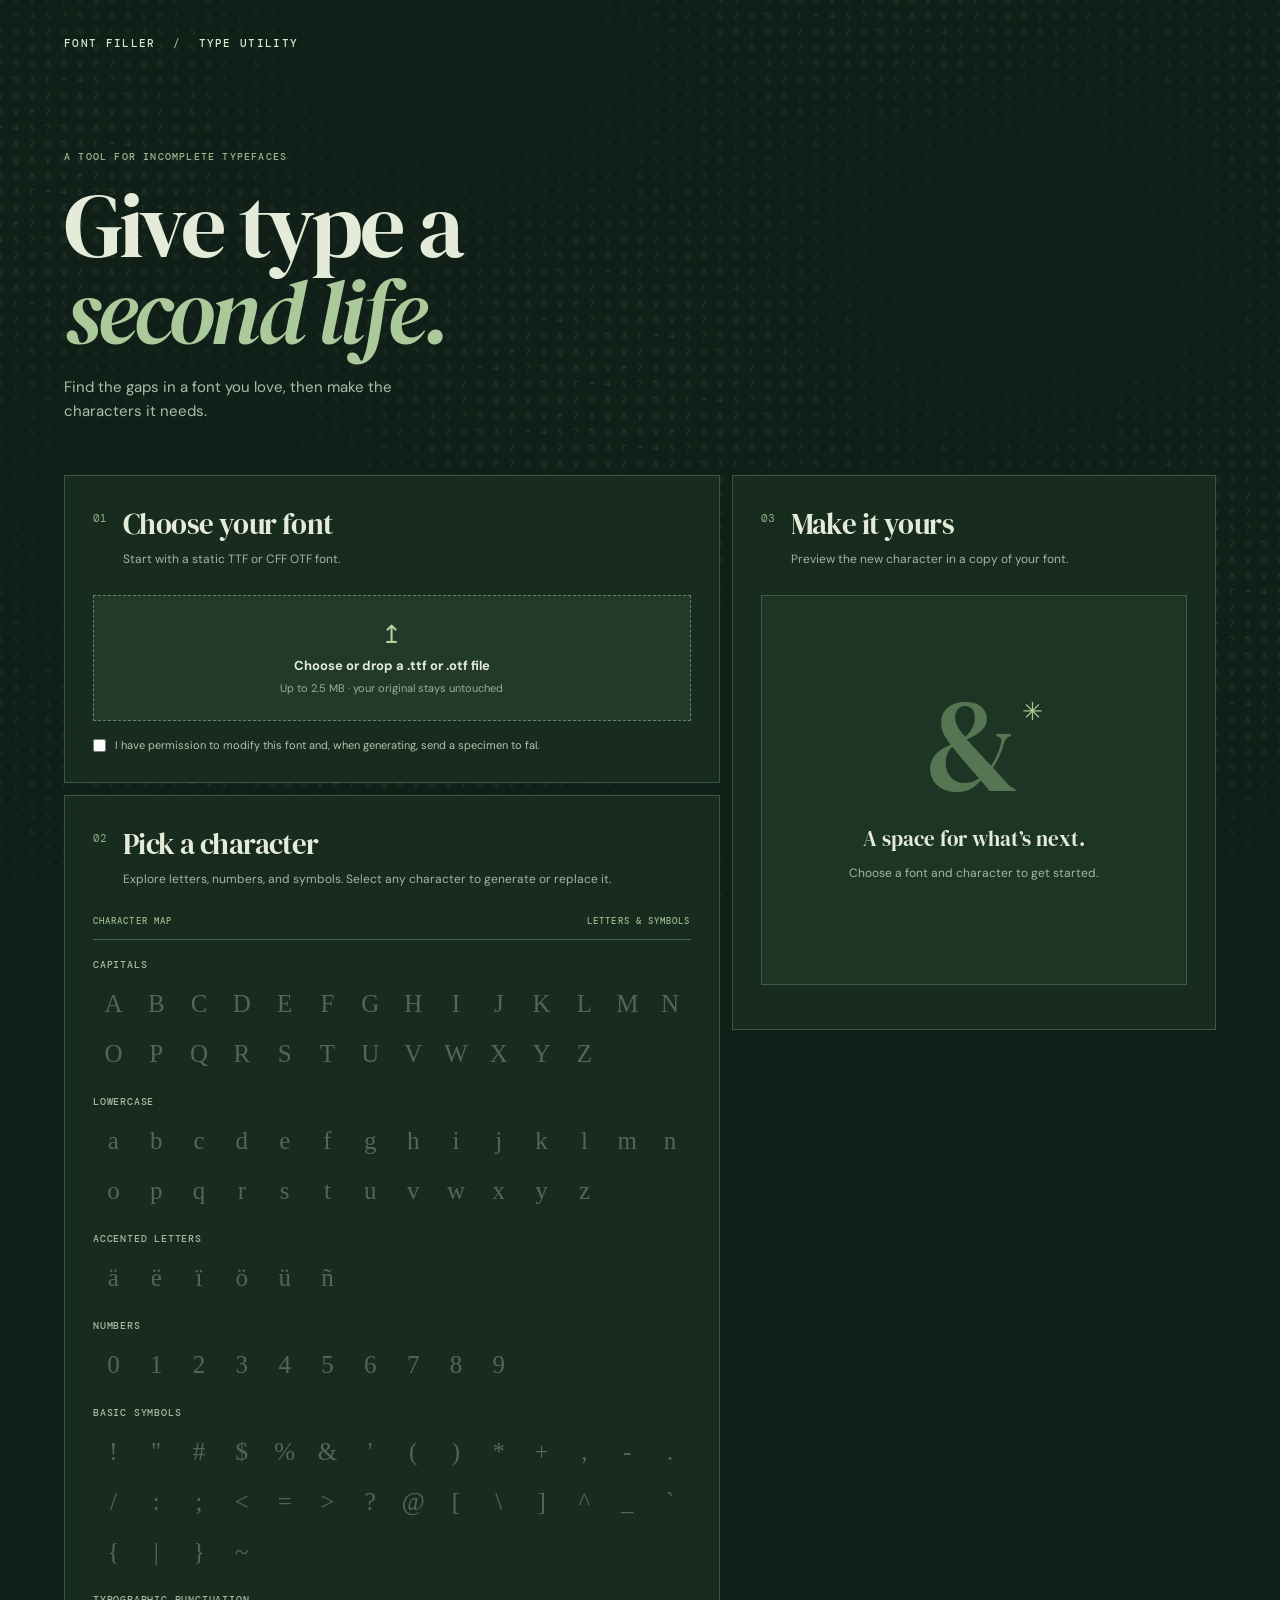
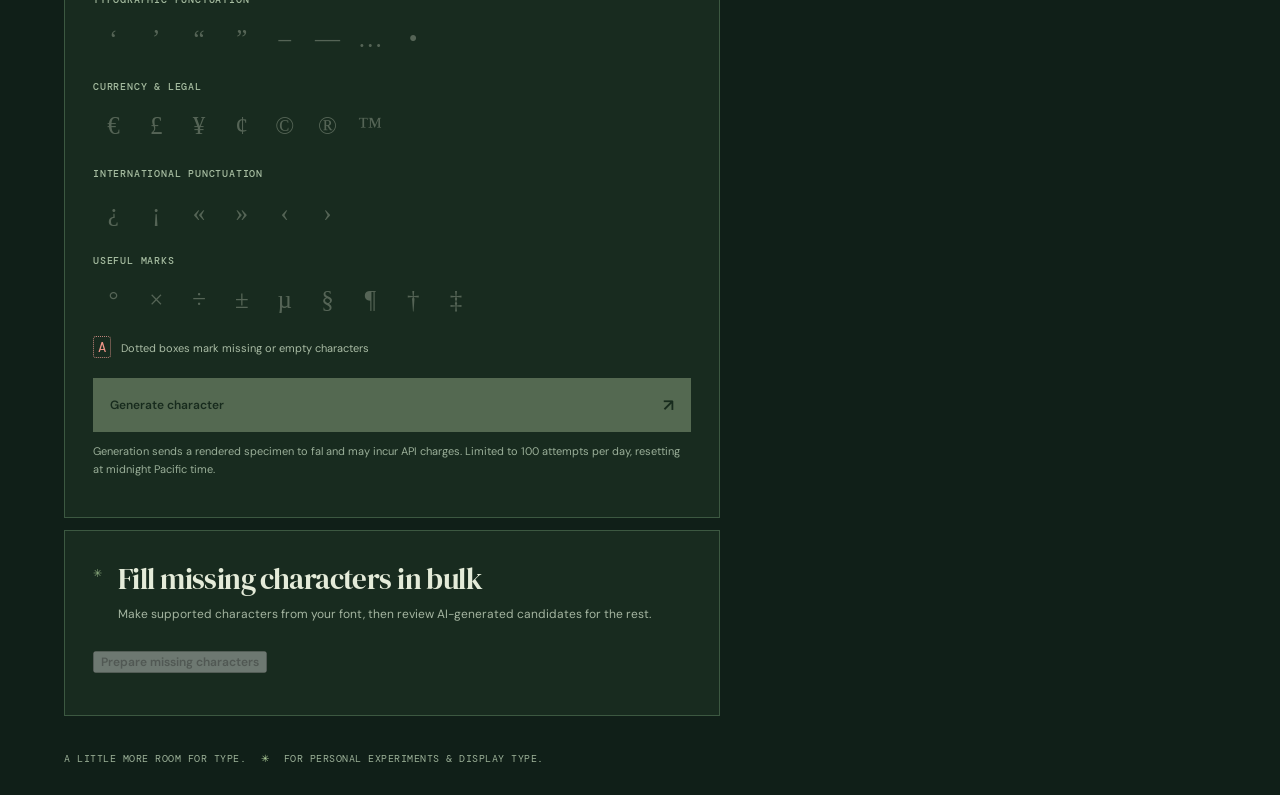
==== static/index.html @ 3ff65e48 "Initial commit" ====
<!doctype html><html lang="en"><head><meta charset="utf-8"><meta name="viewport" content="width=device-width,initial-scale=1"><title>Font Filler</title><link rel="stylesheet" href="/static/style.css"></head><body><canvas id="glyph-field" class="glyph-field" aria-hidden="true"></canvas><main><header><div class="brand">FONT FILLER<span> / </span> TYPE UTILITY</div><div class="eyebrow">A TOOL FOR INCOMPLETE TYPEFACES</div><h1>Give type a<br><em>second life.</em></h1><p>Find the gaps in a font you love, then make the characters it needs.</p></header><div class="layout"><div class="steps"><section class="card"><div class="heading"><span class="number">01</span><div><h2>Choose your font</h2><p>Start with a static TTF or CFF OTF font.</p></div></div><label class="upload" for="font" tabindex="0"><span class="upload-icon">↥</span><strong id="filename">Choose or drop a .ttf or .otf file</strong><small>Up to 2.5 MB · your original stays untouched</small></label><input id="font" type="file" accept=".ttf,.otf,font/ttf,font/otf" hidden><label class="check"><input id="rights" type="checkbox"> <span>I have permission to modify this font and, when generating, send a specimen to fal.</span></label><div id="font-info" class="font-info" hidden></div></section><section class="card"><div class="heading"><span class="number">02</span><div><h2>Pick a character</h2><p>Explore letters, numbers, and symbols. Select any character to generate or replace it.</p></div></div><div class="specimen-top"><span>CHARACTER MAP</span><span>LETTERS &amp; SYMBOLS</span></div><div id="symbols" class="symbols" aria-label="Choose a character"></div><div class="legend"><span>A</span> Dotted boxes mark missing or empty characters</div><div id="sample-wrap" class="sample-wrap" hidden><div class="specimen-top"><span>FONT IN CONTEXT</span><span>EXAMPLE TEXT</span></div><p id="sample" class="sample"></p><p class="sample-note">Missing characters appear in red.</p></div><button id="generate" disabled><span id="generate-text">Generate character</span> <span>↗</span></button><p id="method-note" class="micro">Generation sends a rendered specimen to fal and may incur API charges. Limited to 100 attempts per day, resetting at midnight Pacific time.</p></section><section class="card" id="bulk-section"><div class="heading"><span class="number">✳</span><div><h2>Fill missing characters in bulk</h2><p>Make supported characters from your font, then review AI-generated candidates for the rest.</p></div></div><button id="bulk-prepare" disabled>Prepare missing characters</button><div id="bulk-ready" hidden><p id="bulk-summary" class="micro"></p><label class="bulk-choice">Characters per image <select id="bulk-grid"><option value="4">Up to 16 (4 × 4)</option><option value="3">Up to 9 (3 × 3)</option></select></label><p id="bulk-cost" class="micro"></p><button id="bulk-generate" disabled>Generate remaining characters</button><p class="micro">AI results may be incorrect or clipped. Review each candidate before adding it.</p><div id="bulk-list" class="bulk-list"></div><div class="preview-label">BULK FONT PREVIEW <span>Click to edit</span></div><div id="bulk-preview" class="preview" contenteditable="true" role="textbox" aria-label="Bulk font preview" spellcheck="false">Aa 123</div><button id="bulk-apply" disabled>Add selected characters</button><a id="bulk-download" class="download" hidden>Download bulk font <span>↓</span></a></div><div id="bulk-status" class="status" role="status" aria-live="polite"></div></section></div><section class="card result"><div class="heading"><span class="number">03</span><div><h2>Make it yours</h2><p>Preview the new character in a copy of your font.</p></div></div><div id="empty" class="empty"><div class="empty-mark">&amp;<span>✳</span></div><strong>A space for what’s next.</strong><p>Choose a font and character to get started.</p></div><div id="result" hidden><div class="candidate"><div id="candidate" class="candidate-glyph" aria-label="Generated character preview">…</div><div><div class="eyebrow">YOUR NEW CHARACTER</div><strong id="candidate-label"></strong><p id="candidate-description">Your traced character, shown in the updated font.</p><button id="again" class="text-button">↻ Generate another</button></div></div><div class="preview-label">IN CONTEXT <span>Click to edit</span></div><div id="preview" class="preview" contenteditable="true" role="textbox" aria-label="Preview text" spellcheck="false">A little something &amp; more.</div><div class="controls"><label><span id="size-label">Size</span> <output id="size-value">100%</output><input id="size" type="range" min="50" max="150" value="100"></label><label id="spacing-control">Spacing <output id="spacing-value">100%</output><input id="spacing" type="range" min="0" max="300" value="100"></label><label id="horizontal-control" hidden>Horizontal position <output id="horizontal-value">0</output><input id="horizontal" type="range" min="-50" max="50" value="0"></label><label>Vertical position <output id="offset-value">0</output><input id="offset" type="range" min="-50" max="50" value="0"></label></div><p id="fixed-note" class="micro">For fixed-width fonts, spacing stays fixed to preserve the character grid.</p><a id="download" class="download" download="font-filler.ttf">Download font <span>↓</span></a></div><div id="status" class="status" role="status" aria-live="polite"></div></section></div><footer>A LITTLE MORE ROOM FOR TYPE. <span>✳</span> FOR PERSONAL EXPERIMENTS & DISPLAY TYPE.</footer></main><script src="/static/app.js"></script></body></html>
---- static/style.css ----
@import url('https://fonts.googleapis.com/css2?family=DM+Mono:wght@400;500&family=DM+Sans:wght@400;500;600;700&family=DM+Serif+Display:ital@0;1&display=swap');
:root{font-family:'DM Sans',system-ui,sans-serif;color:#e4ebd9;background:#101f18}*{box-sizing:border-box}body{margin:0;min-height:100vh}button,input{font:inherit}button:focus-visible,a:focus-visible,input:focus-visible,.upload:focus-within{outline:2px solid #d9e9ad;outline-offset:3px}.glyph-field{position:fixed;inset:0;width:100%;height:100%;pointer-events:none;z-index:0}main{position:relative;max-width:1390px;margin:auto;padding:36px 5vw 30px}header{position:relative;margin-bottom:52px}.brand{font:500 11px 'DM Mono',monospace;letter-spacing:.12em;margin-bottom:100px;color:#d9e7ce}.brand span{color:#8fac78;margin:0 9px}.eyebrow,.specimen-top,.preview-label{font:500 10px 'DM Mono',monospace;letter-spacing:.12em;color:#9bb88b}h1{font:normal clamp(52px,7vw,100px)/.96 'DM Serif Display',Georgia,serif;letter-spacing:-.045em;margin:20px 0}h1 em{font-weight:normal;color:#abc99a}header p{color:#acbea9;font-size:15px;line-height:1.6;max-width:400px}.layout{display:grid;grid-template-columns:minmax(0,1.15fr) minmax(320px,.85fr);gap:12px;align-items:start}.steps{display:grid;gap:12px}.card{background:rgba(25,44,32,.96);border:1px solid #3c5841;padding:28px}.heading{display:flex;gap:16px;margin-bottom:27px}.number{font:11px 'DM Mono',monospace;color:#8eae80;padding-top:7px}.heading h2{font:normal 29px 'DM Serif Display',Georgia,serif;letter-spacing:-.02em;margin:0}.heading p{margin:6px 0 0;color:#a4b5a1;font-size:12px;line-height:1.5}.upload{border:1px dashed #668365;background:#213a29;min-height:126px;display:flex;align-items:center;justify-content:center;flex-direction:column;gap:6px;cursor:pointer}.upload:hover,.upload.drag-over{background:#29452f;border-color:#a8c696}.upload-icon{font-size:25px;color:#b4d19e}.upload strong{font-size:13px}.upload small,.micro{font-size:11px;color:#9aaf99;line-height:1.6}.check{display:flex;align-items:flex-start;gap:9px;color:#b3c2ae;font-size:11px;margin-top:16px;line-height:1.5}.check input{accent-color:#a9c895;margin:2px 0}.font-info{font:11px 'DM Mono',monospace;color:#c6dcb7;margin-top:16px}.specimen-top{display:flex;justify-content:space-between;gap:10px;border-bottom:1px solid #49634d;padding-bottom:12px;font-size:9px}.symbols{margin-top:18px}.symbol-group + .symbol-group{margin-top:18px}.symbol-group h3{margin:0 0 8px;font:500 10px 'DM Mono',monospace;letter-spacing:.08em;text-transform:uppercase;color:#a5bca0}.symbol-grid{display:grid;grid-template-columns:repeat(auto-fill,minmax(39px,1fr));gap:2px}.symbol{font:25px/1 'FontFillerUpload',Georgia,serif;min-width:0;height:48px;border:1px solid transparent;background:transparent;cursor:pointer;color:#e3ebd9}.symbol:hover:not(:disabled){background:#36513a}.symbol:disabled{opacity:.3;cursor:not-allowed}.symbol.missing{font-family:'DM Mono','Courier New',monospace;color:#f09588;border:1px dotted #bf847b;border-radius:3px}.symbol.selected{border-color:#b9d6a5;background:#3b5940}.symbol.missing.selected{color:#ffada0;border:1px solid #f09588;outline:1px dotted #f09588;outline-offset:2px}.legend{font-size:11px;color:#a9bca5;margin:15px 0 22px}.legend span{border:1px dotted #bf847b;border-radius:3px;padding:1px 4px;font:14px 'DM Mono',monospace;color:#f09588;margin-right:7px}button,.download{font:600 12px 'DM Sans',sans-serif}#generate,.download{display:flex;align-items:center;justify-content:space-between;width:100%;padding:16px 17px;border:0;background:#c6dcae;color:#192b1c;cursor:pointer;text-decoration:none}#generate:hover:not(:disabled),.download:hover{background:#def0c5}#generate:disabled{opacity:.35;cursor:not-allowed}#generate span:last-child,.download span{font-size:17px}.result{min-height:555px}.empty{min-height:390px;border:1px solid #405b44;background:#1d3524;display:flex;flex-direction:column;align-items:center;justify-content:center;text-align:center}.empty[hidden],#result[hidden],.font-info[hidden]{display:none}.empty-mark{font:130px/.9 'DM Serif Display',Georgia,serif;color:#567653;position:relative}.empty-mark span{font:25px Georgia;color:#a6c990;position:absolute;right:-22px;top:10px}.empty strong{font:normal 21px 'DM Serif Display',Georgia,serif;margin-top:20px}.empty p,.candidate p{font-size:12px;color:#a4b7a2}.candidate{display:flex;gap:20px;align-items:center;border-bottom:1px solid #405b44;padding-bottom:20px}.candidate-glyph{height:120px;width:140px;flex:none;display:grid;place-items:center;overflow:hidden;background:#e9eddf;color:#182a1c;font:72px/1 Georgia,serif}.candidate strong{font:24px 'DM Serif Display',Georgia,serif}.text-button{border:0;background:none;padding:0;color:#c0dcaa;cursor:pointer}.preview-label{margin:23px 0 8px}.preview-label span{float:right;letter-spacing:0;color:#a2b69f}.preview{background:#e9eddf;color:#182a1c;min-height:116px;padding:20px;font-size:40px;overflow-wrap:anywhere;line-height:1.35}.controls{display:grid;grid-template-columns:repeat(3,1fr);gap:16px;margin-top:23px}.controls label{font-size:11px;color:#bdcdb7}.controls output{float:right;color:#d0e5bf}.controls input{width:100%;accent-color:#b4d49d;margin:9px 0}.download{margin-top:20px}.status{color:#ffab9e;font-size:12px;margin-top:14px;line-height:1.5}footer{font:10px 'DM Mono',monospace;letter-spacing:.05em;color:#9cb198;margin-top:36px}footer span{color:#b9d8a2;margin:0 8px}@media(max-width:800px){main{padding:25px 18px}.brand{margin-bottom:65px}.layout{grid-template-columns:1fr}.card{padding:22px}.result{min-height:auto}.empty{min-height:260px}.controls{grid-template-columns:1fr}}

.sample-wrap{margin:0 0 24px}.sample-wrap[hidden]{display:none}.sample{font:28px/1.55 'FontFillerUpload',Georgia,serif;overflow-wrap:anywhere;margin:15px 0 4px}.sample-missing{font-family:'DM Mono','Courier New',monospace;color:#f09588;border-bottom:1px dotted #bf847b}.sample-note{font-size:11px;color:#a9bca5;margin:0}
.bulk-choice{display:flex;align-items:center;gap:12px;margin:14px 0}.bulk-choice select{padding:8px;border:1px solid #c9c8bc;border-radius:6px;background:#fff}.bulk-list{display:grid;grid-template-columns:repeat(auto-fill,minmax(130px,1fr));gap:10px;margin:18px 0}.bulk-candidate{color:#1c2920;background:#fff;border:1px solid #deded5;border-radius:8px;padding:10px;display:grid;gap:6px;align-content:start}.bulk-candidate input{justify-self:start}.bulk-candidate img{width:100%;height:110px;object-fit:contain;background:white}.bulk-candidate small{color:#716e61;line-height:1.3}.bulk-list:empty{display:none}#bulk-download{margin-top:12px}

#bulk-download[hidden]{display:none}
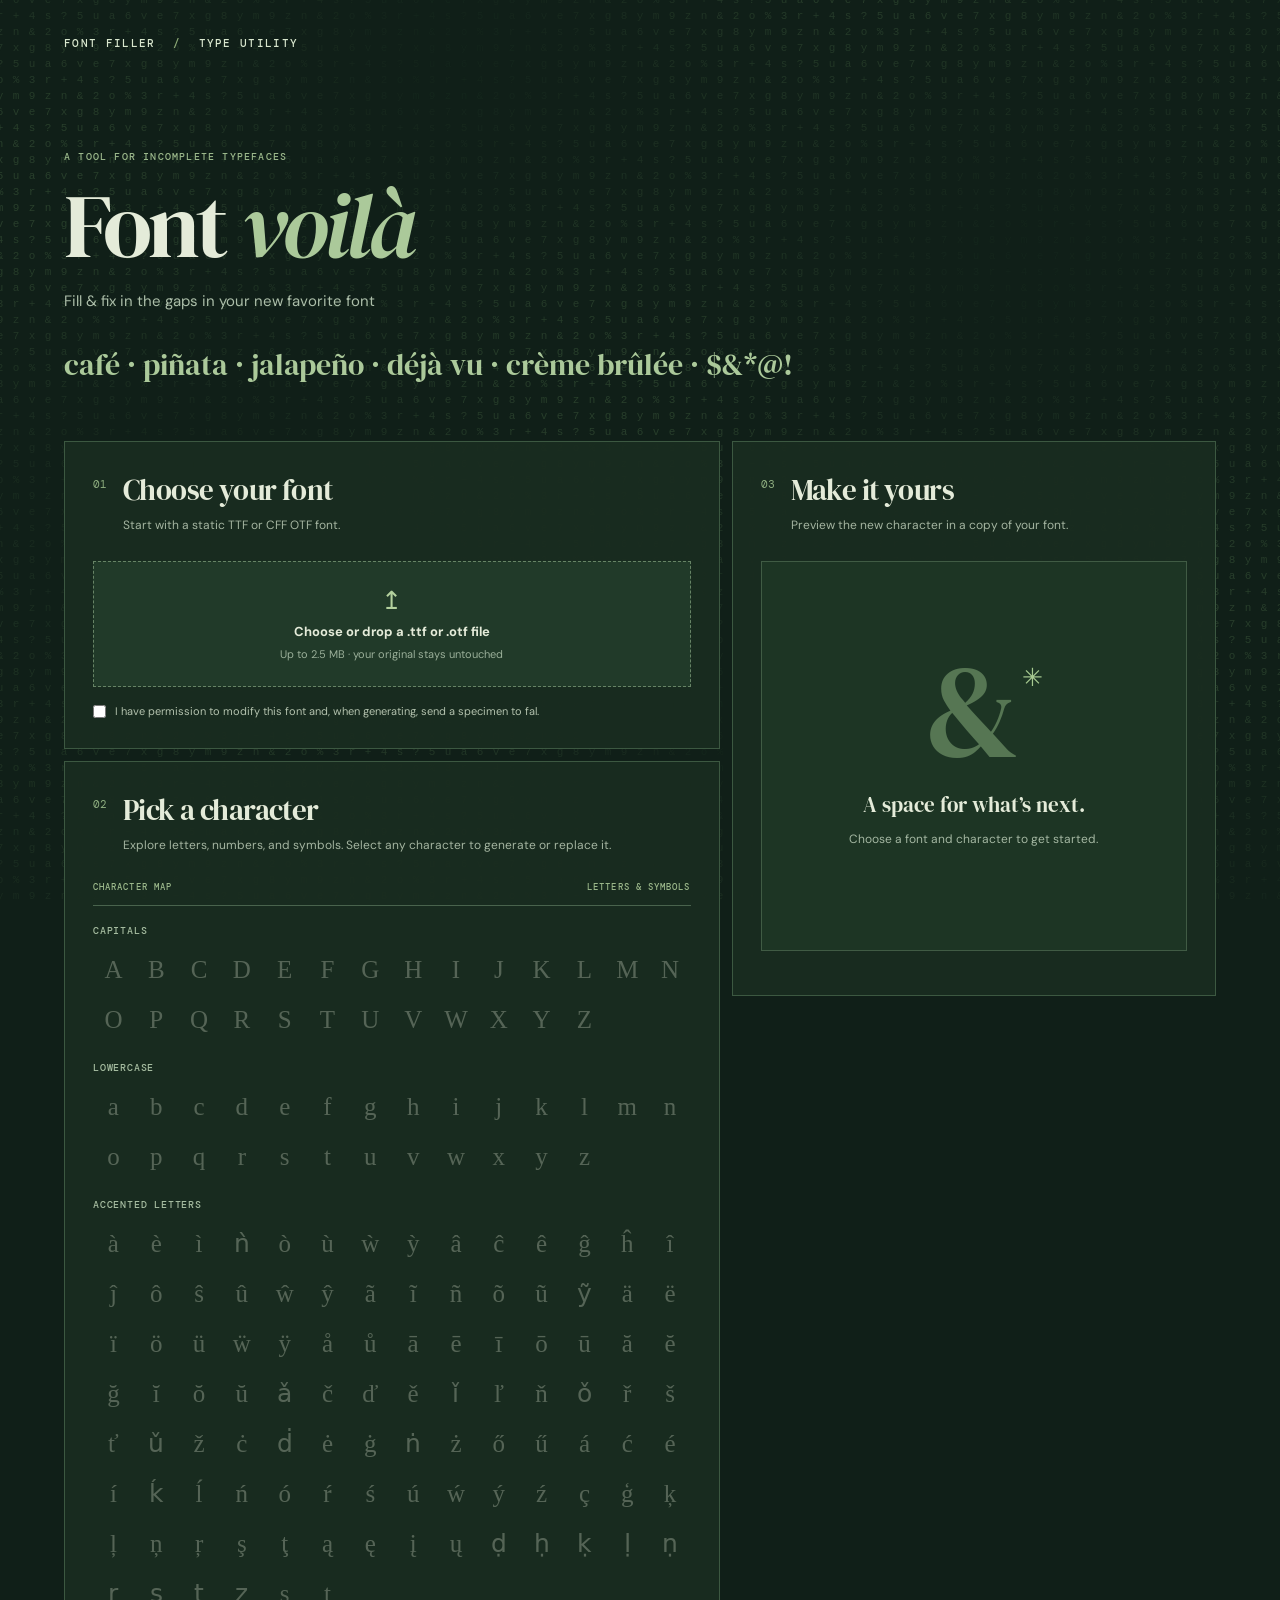
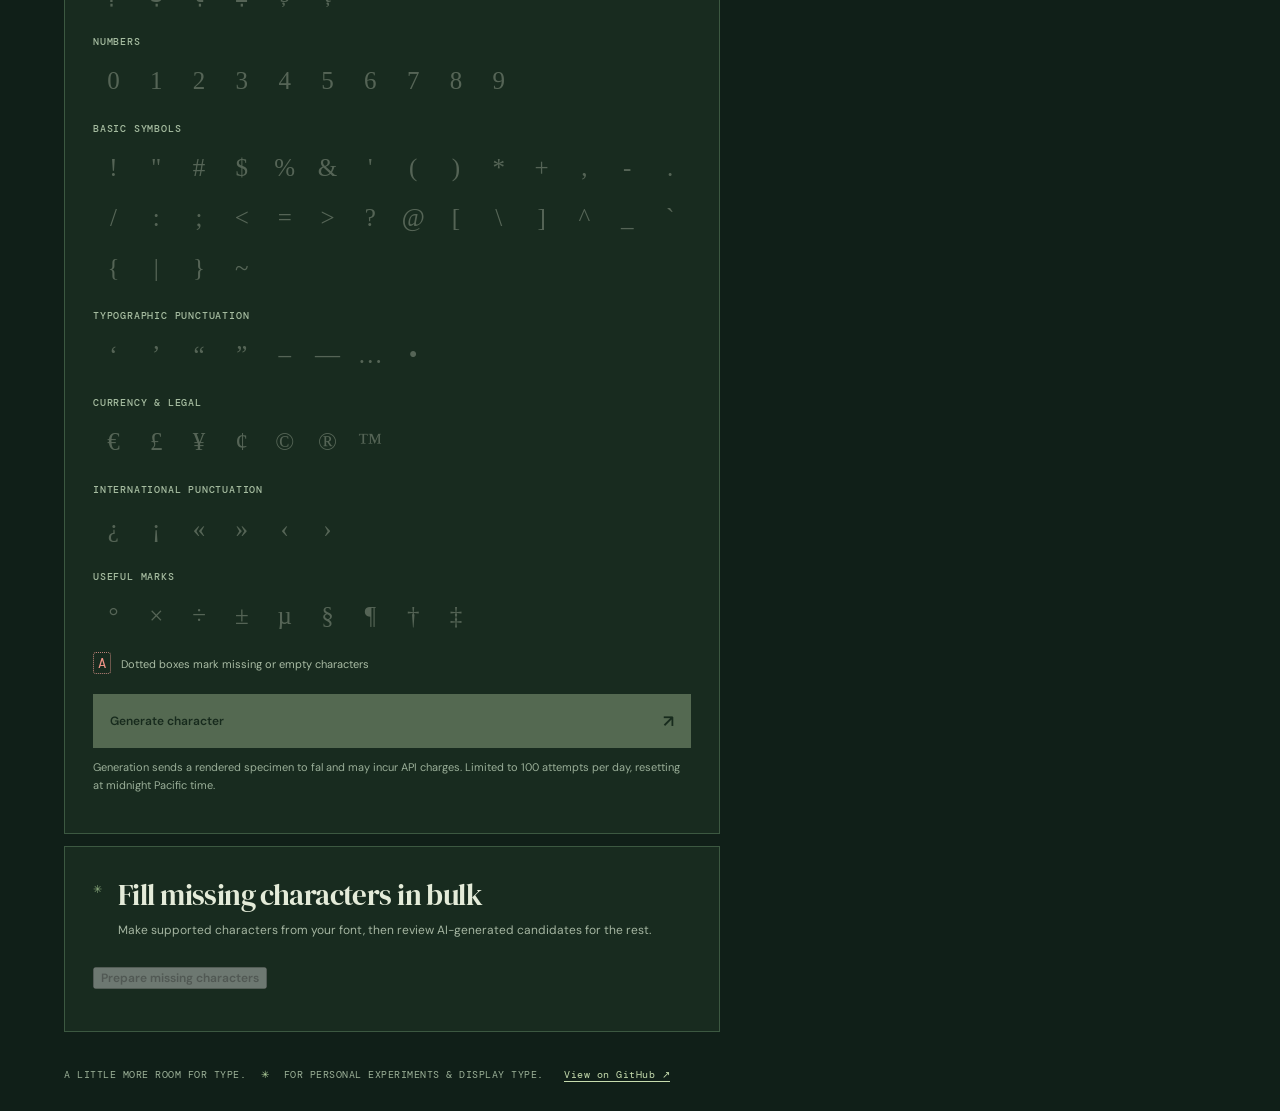
==== commit 6a12c44f: "Refresh homepage typography and examples Committed by ChatGPT." ====
--- a/static/index.html
+++ b/static/index.html
@@ -1 +1 @@
-<!doctype html><html lang="en"><head><meta charset="utf-8"><meta name="viewport" content="width=device-width,initial-scale=1"><title>Font Filler</title><link rel="stylesheet" href="/static/style.css"></head><body><canvas id="glyph-field" class="glyph-field" aria-hidden="true"></canvas><main><header><div class="brand">FONT FILLER<span> / </span> TYPE UTILITY</div><div class="eyebrow">A TOOL FOR INCOMPLETE TYPEFACES</div><h1>Give type a<br><em>second life.</em></h1><p>Find the gaps in a font you love, then make the characters it needs.</p></header><div class="layout"><div class="steps"><section class="card"><div class="heading"><span class="number">01</span><div><h2>Choose your font</h2><p>Start with a static TTF or CFF OTF font.</p></div></div><label class="upload" for="font" tabindex="0"><span class="upload-icon">↥</span><strong id="filename">Choose or drop a .ttf or .otf file</strong><small>Up to 2.5 MB · your original stays untouched</small></label><input id="font" type="file" accept=".ttf,.otf,font/ttf,font/otf" hidden><label class="check"><input id="rights" type="checkbox"> <span>I have permission to modify this font and, when generating, send a specimen to fal.</span></label><div id="font-info" class="font-info" hidden></div></section><section class="card"><div class="heading"><span class="number">02</span><div><h2>Pick a character</h2><p>Explore letters, numbers, and symbols. Select any character to generate or replace it.</p></div></div><div class="specimen-top"><span>CHARACTER MAP</span><span>LETTERS &amp; SYMBOLS</span></div><div id="symbols" class="symbols" aria-label="Choose a character"></div><div class="legend"><span>A</span> Dotted boxes mark missing or empty characters</div><div id="sample-wrap" class="sample-wrap" hidden><div class="specimen-top"><span>FONT IN CONTEXT</span><span>EXAMPLE TEXT</span></div><p id="sample" class="sample"></p><p class="sample-note">Missing characters appear in red.</p></div><button id="generate" disabled><span id="generate-text">Generate character</span> <span>↗</span></button><p id="method-note" class="micro">Generation sends a rendered specimen to fal and may incur API charges. Limited to 100 attempts per day, resetting at midnight Pacific time.</p></section><section class="card" id="bulk-section"><div class="heading"><span class="number">✳</span><div><h2>Fill missing characters in bulk</h2><p>Make supported characters from your font, then review AI-generated candidates for the rest.</p></div></div><button id="bulk-prepare" disabled>Prepare missing characters</button><div id="bulk-ready" hidden><p id="bulk-summary" class="micro"></p><label class="bulk-choice">Characters per image <select id="bulk-grid"><option value="4">Up to 16 (4 × 4)</option><option value="3">Up to 9 (3 × 3)</option></select></label><p id="bulk-cost" class="micro"></p><button id="bulk-generate" disabled>Generate remaining characters</button><p class="micro">AI results may be incorrect or clipped. Review each candidate before adding it.</p><div id="bulk-list" class="bulk-list"></div><div class="preview-label">BULK FONT PREVIEW <span>Click to edit</span></div><div id="bulk-preview" class="preview" contenteditable="true" role="textbox" aria-label="Bulk font preview" spellcheck="false">Aa 123</div><button id="bulk-apply" disabled>Add selected characters</button><a id="bulk-download" class="download" hidden>Download bulk font <span>↓</span></a></div><div id="bulk-status" class="status" role="status" aria-live="polite"></div></section></div><section class="card result"><div class="heading"><span class="number">03</span><div><h2>Make it yours</h2><p>Preview the new character in a copy of your font.</p></div></div><div id="empty" class="empty"><div class="empty-mark">&amp;<span>✳</span></div><strong>A space for what’s next.</strong><p>Choose a font and character to get started.</p></div><div id="result" hidden><div class="candidate"><div id="candidate" class="candidate-glyph" aria-label="Generated character preview">…</div><div><div class="eyebrow">YOUR NEW CHARACTER</div><strong id="candidate-label"></strong><p id="candidate-description">Your traced character, shown in the updated font.</p><button id="again" class="text-button">↻ Generate another</button></div></div><div class="preview-label">IN CONTEXT <span>Click to edit</span></div><div id="preview" class="preview" contenteditable="true" role="textbox" aria-label="Preview text" spellcheck="false">A little something &amp; more.</div><div class="controls"><label><span id="size-label">Size</span> <output id="size-value">100%</output><input id="size" type="range" min="50" max="150" value="100"></label><label id="spacing-control">Spacing <output id="spacing-value">100%</output><input id="spacing" type="range" min="0" max="300" value="100"></label><label id="horizontal-control" hidden>Horizontal position <output id="horizontal-value">0</output><input id="horizontal" type="range" min="-50" max="50" value="0"></label><label>Vertical position <output id="offset-value">0</output><input id="offset" type="range" min="-50" max="50" value="0"></label></div><p id="fixed-note" class="micro">For fixed-width fonts, spacing stays fixed to preserve the character grid.</p><a id="download" class="download" download="font-filler.ttf">Download font <span>↓</span></a></div><div id="status" class="status" role="status" aria-live="polite"></div></section></div><footer>A LITTLE MORE ROOM FOR TYPE. <span>✳</span> FOR PERSONAL EXPERIMENTS & DISPLAY TYPE.</footer></main><script src="/static/app.js"></script></body></html>
+<!doctype html><html lang="en"><head><meta charset="utf-8"><meta name="viewport" content="width=device-width,initial-scale=1"><title>Font Filler</title><link rel="stylesheet" href="/static/style.css"></head><body><canvas id="glyph-field" class="glyph-field" aria-hidden="true"></canvas><main><header><div class="brand">FONT FILLER<span> / </span> TYPE UTILITY</div><div class="eyebrow">A TOOL FOR INCOMPLETE TYPEFACES</div><h1 aria-label="Font voilà"><span aria-hidden="true">Font <em>voil<span class="hero-glyph">à</span></em></span></h1><p aria-label="Fill &amp; fix in the gaps in your new favorite font"><span aria-hidden="true">Fill <span class="hero-glyph hero-glyph-alt">&amp;</span> fix in the gaps in your new favorite font</span></p><div class="hero-examples" aria-label="café, piñata, jalapeño, déjà vu, crème brûlée, dollar sign, ampersand, asterisk, at sign, exclamation point"><span aria-hidden="true">caf<span class="hero-glyph">é</span> · pi<span class="hero-glyph hero-glyph-alt">ñ</span>ata · jalape<span class="hero-glyph hero-glyph-third">ñ</span>o · d<span class="hero-glyph hero-glyph-alt">é</span>j<span class="hero-glyph">à</span> vu · cr<span class="hero-glyph hero-glyph-third">è</span>me br<span class="hero-glyph">û</span>l<span class="hero-glyph hero-glyph-alt">é</span>e · <span class="hero-glyph">$</span><span class="hero-glyph hero-glyph-alt">&amp;</span><span class="hero-glyph hero-glyph-third">*</span><span class="hero-glyph">@</span><span class="hero-glyph hero-glyph-alt">!</span></span></div></header><div class="layout"><div class="steps"><section class="card"><div class="heading"><span class="number">01</span><div><h2>Choose your font</h2><p>Start with a static TTF or CFF OTF font.</p></div></div><label class="upload" for="font" tabindex="0"><span class="upload-icon">↥</span><strong id="filename">Choose or drop a .ttf or .otf file</strong><small>Up to 2.5 MB · your original stays untouched</small></label><input id="font" type="file" accept=".ttf,.otf,font/ttf,font/otf" hidden><label class="check"><input id="rights" type="checkbox"> <span>I have permission to modify this font and, when generating, send a specimen to fal.</span></label><div id="font-info" class="font-info" hidden></div></section><section class="card"><div class="heading"><span class="number">02</span><div><h2>Pick a character</h2><p>Explore letters, numbers, and symbols. Select any character to generate or replace it.</p></div></div><div class="specimen-top"><span>CHARACTER MAP</span><span>LETTERS &amp; SYMBOLS</span></div><div id="symbols" class="symbols" aria-label="Choose a character"></div><div class="legend"><span>A</span> Dotted boxes mark missing or empty characters</div><div id="sample-wrap" class="sample-wrap" hidden><div class="specimen-top"><span>FONT IN CONTEXT</span><span>EXAMPLE TEXT</span></div><p id="sample" class="sample"></p><p class="sample-note">Missing characters appear in red.</p></div><button id="generate" disabled><span id="generate-text">Generate character</span> <span>↗</span></button><p id="method-note" class="micro">Generation sends a rendered specimen to fal and may incur API charges. Limited to 100 attempts per day, resetting at midnight Pacific time.</p></section><section class="card" id="bulk-section"><div class="heading"><span class="number">✳</span><div><h2>Fill missing characters in bulk</h2><p>Make supported characters from your font, then review AI-generated candidates for the rest.</p></div></div><button id="bulk-prepare" disabled>Prepare missing characters</button><div id="bulk-ready" hidden><p id="bulk-summary" class="micro"></p><label class="bulk-choice">Characters per image <select id="bulk-grid"><option value="4">Up to 16 (4 × 4)</option><option value="3">Up to 9 (3 × 3)</option></select></label><p id="bulk-cost" class="micro"></p><button id="bulk-generate" disabled>Generate remaining characters</button><p class="micro">AI results may be incorrect or clipped. Review each candidate before adding it.</p><div id="bulk-list" class="bulk-list"></div><div class="preview-label">BULK FONT PREVIEW <span>Click to edit</span></div><div id="bulk-preview" class="preview" contenteditable="true" role="textbox" aria-label="Bulk font preview" spellcheck="false">Aa 123</div><button id="bulk-apply" disabled>Add selected characters</button><a id="bulk-download" class="download" hidden>Download bulk font <span>↓</span></a></div><div id="bulk-status" class="status" role="status" aria-live="polite"></div></section></div><section class="card result"><div class="heading"><span class="number">03</span><div><h2>Make it yours</h2><p>Preview the new character in a copy of your font.</p></div></div><div id="empty" class="empty"><div class="empty-mark">&amp;<span>✳</span></div><strong>A space for what’s next.</strong><p>Choose a font and character to get started.</p></div><div id="result" hidden><div class="candidate"><div id="candidate" class="candidate-glyph" aria-label="Generated character preview">…</div><div><div class="eyebrow">YOUR NEW CHARACTER</div><strong id="candidate-label"></strong><p id="candidate-description">Your traced character, shown in the updated font.</p><button id="again" class="text-button">↻ Generate another</button></div></div><div class="preview-label">IN CONTEXT <span>Click to edit</span></div><div id="preview" class="preview" contenteditable="true" role="textbox" aria-label="Preview text" spellcheck="false">A little something &amp; more.</div><div class="controls"><label><span id="size-label">Size</span> <output id="size-value">100%</output><input id="size" type="range" min="50" max="150" value="100"></label><label id="spacing-control">Spacing <output id="spacing-value">100%</output><input id="spacing" type="range" min="0" max="300" value="100"></label><label id="horizontal-control" hidden>Horizontal position <output id="horizontal-value">0</output><input id="horizontal" type="range" min="-50" max="50" value="0"></label><label>Vertical position <output id="offset-value">0</output><input id="offset" type="range" min="-50" max="50" value="0"></label></div><p id="fixed-note" class="micro">For fixed-width fonts, spacing stays fixed to preserve the character grid.</p><a id="download" class="download" download="font-filler.ttf">Download font <span>↓</span></a></div><div id="status" class="status" role="status" aria-live="polite"></div></section></div><footer>A LITTLE MORE ROOM FOR TYPE. <span>✳</span> FOR PERSONAL EXPERIMENTS &amp; DISPLAY TYPE. <a href="https://github.com/kenspiredcode/fontFiller">View on GitHub ↗</a></footer></main><script src="/static/app.js"></script></body></html>
--- a/static/style.css
+++ b/static/style.css
@@ -5,3 +5,7 @@
 .bulk-choice{display:flex;align-items:center;gap:12px;margin:14px 0}.bulk-choice select{padding:8px;border:1px solid #c9c8bc;border-radius:6px;background:#fff}.bulk-list{display:grid;grid-template-columns:repeat(auto-fill,minmax(130px,1fr));gap:10px;margin:18px 0}.bulk-candidate{color:#1c2920;background:#fff;border:1px solid #deded5;border-radius:8px;padding:10px;display:grid;gap:6px;align-content:start}.bulk-candidate input{justify-self:start}.bulk-candidate img{width:100%;height:110px;object-fit:contain;background:white}.bulk-candidate small{color:#716e61;line-height:1.3}.bulk-list:empty{display:none}#bulk-download{margin-top:12px}
 
 #bulk-download[hidden]{display:none}
+
+.hero-glyph{position:relative;display:inline-block;vertical-align:baseline;animation:hero-character 7s infinite}.hero-glyph::after{content:"";position:absolute;left:12%;right:12%;top:16%;bottom:10%;border:.035em solid #abc99a;opacity:0;animation:missing-glyph 7s infinite}.hero-glyph-alt,.hero-glyph-alt::after{animation-delay:.35s}.hero-glyph-third,.hero-glyph-third::after{animation-delay:.7s}@keyframes hero-character{0%,20%{color:transparent}26%,78%{color:#abc99a}84%,100%{color:transparent}}@keyframes missing-glyph{0%,20%{opacity:1}26%,78%{opacity:0}84%,100%{opacity:1}}footer a{color:#c6dcae;margin-left:14px;text-underline-offset:3px}footer a:hover{color:#e4ebd9}@media(prefers-reduced-motion:reduce){.hero-glyph{animation:none}.hero-glyph::after{animation:none;display:none}}
+
+.hero-examples{color:#abc99a;font:normal clamp(19px,2.4vw,30px)/1.6 'DM Serif Display',Georgia,serif;max-width:950px;margin-top:28px}.hero-examples .hero-glyph{min-width:.3em}
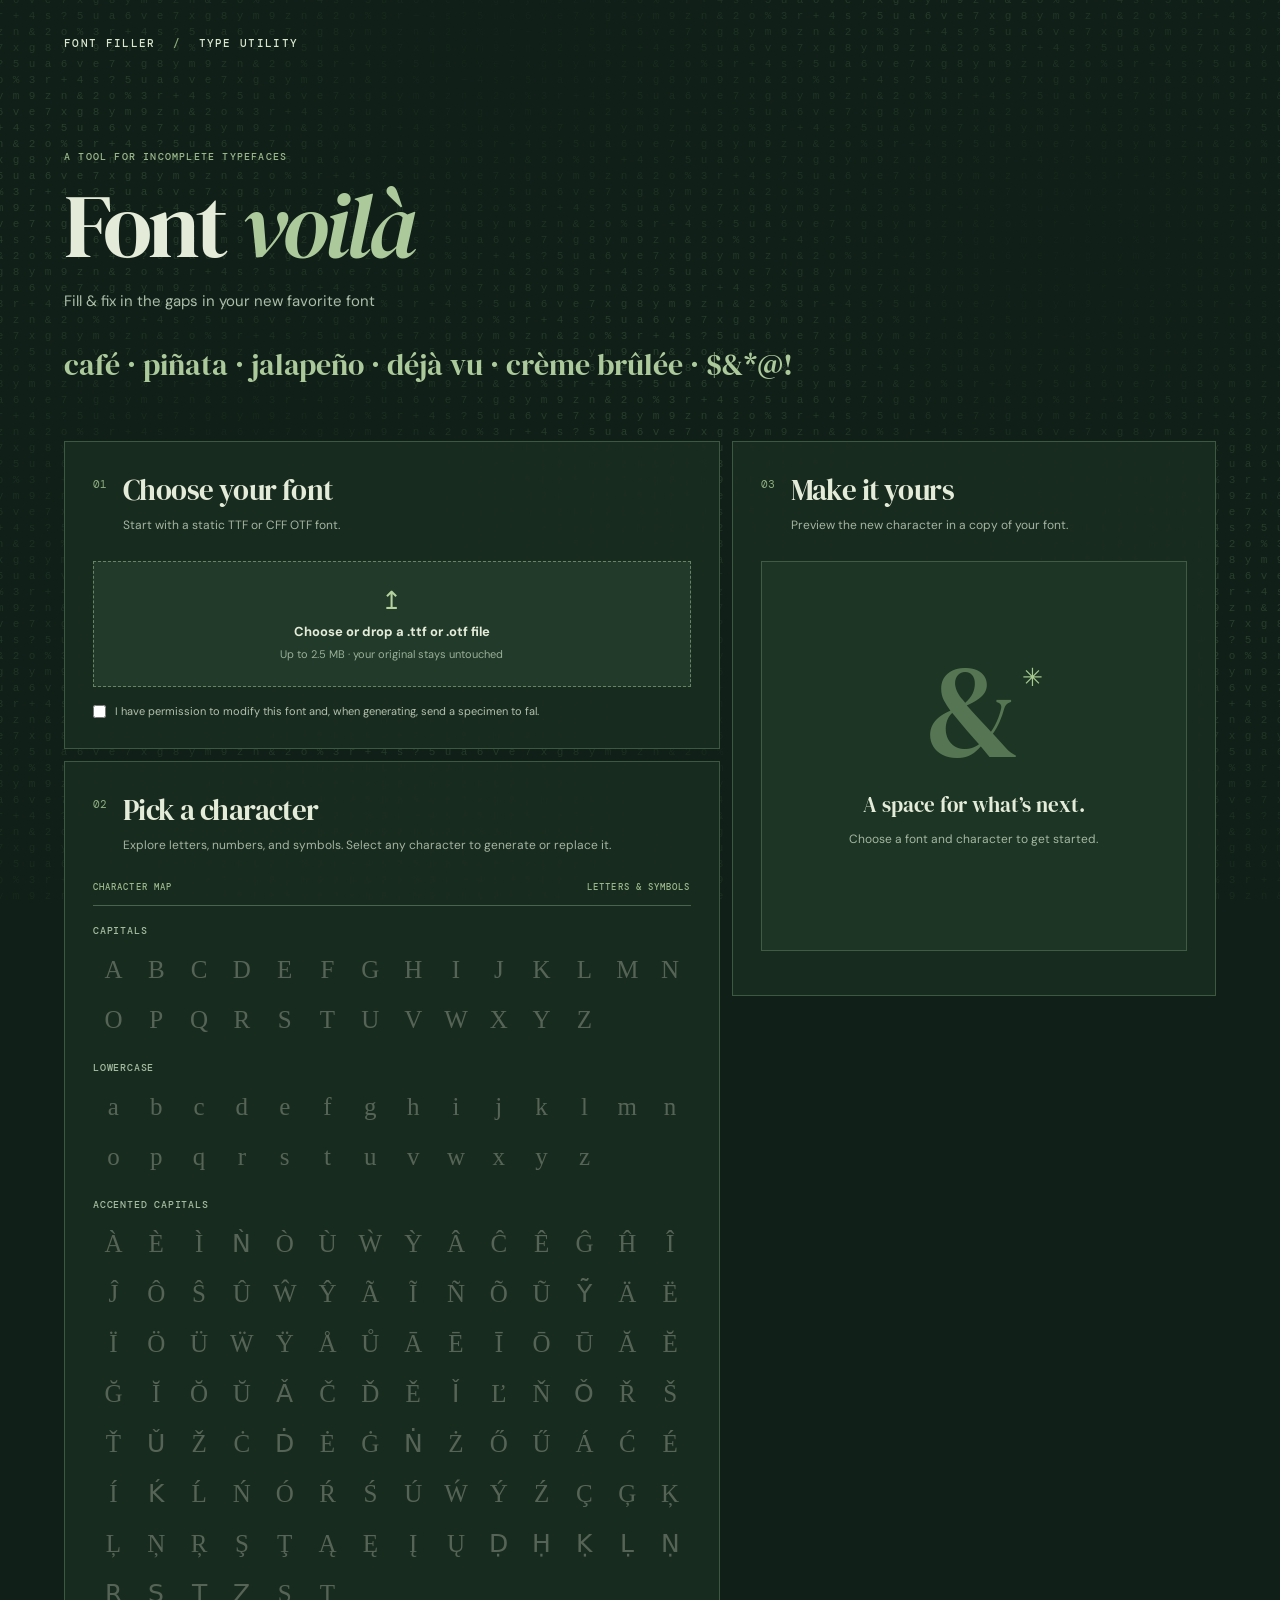
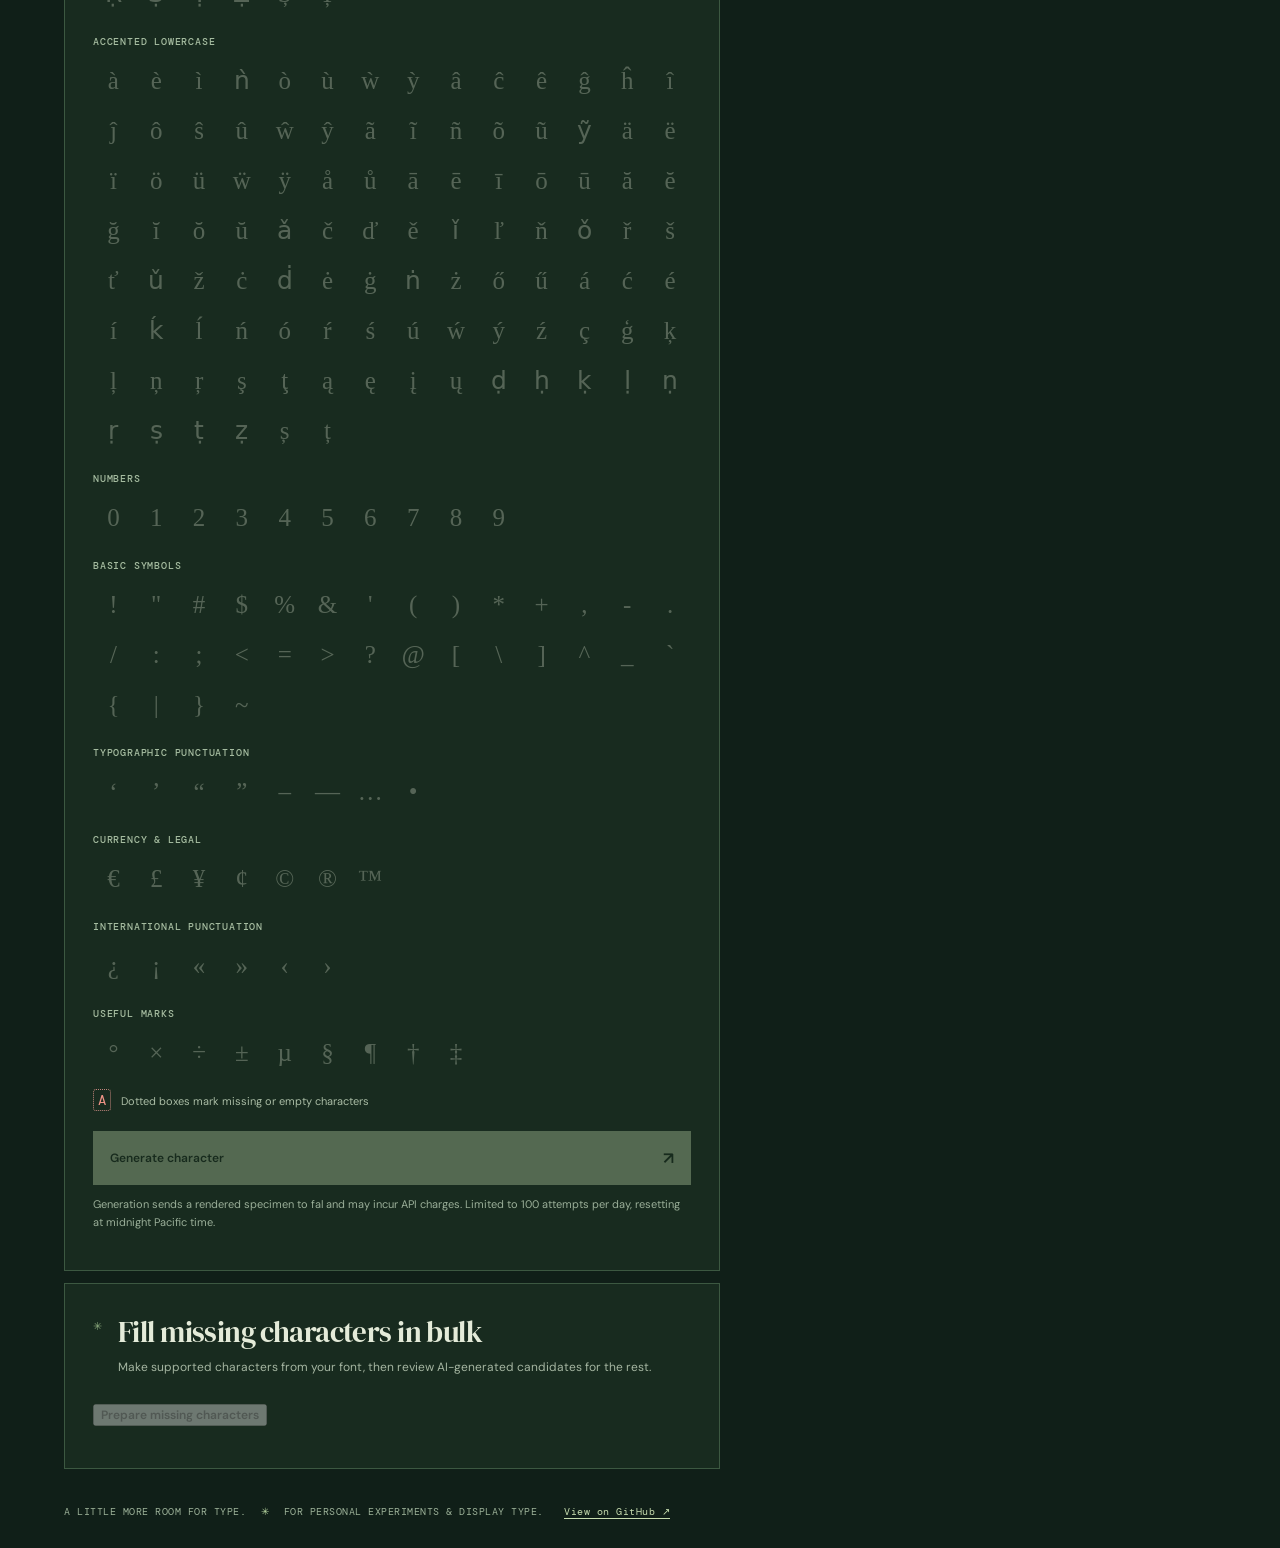
==== commit 02bd564d: "Add live font workspace and reusable accent marks" ====
--- a/static/index.html
+++ b/static/index.html
@@ -1 +1 @@
-<!doctype html><html lang="en"><head><meta charset="utf-8"><meta name="viewport" content="width=device-width,initial-scale=1"><title>Font Filler</title><link rel="stylesheet" href="/static/style.css"></head><body><canvas id="glyph-field" class="glyph-field" aria-hidden="true"></canvas><main><header><div class="brand">FONT FILLER<span> / </span> TYPE UTILITY</div><div class="eyebrow">A TOOL FOR INCOMPLETE TYPEFACES</div><h1 aria-label="Font voilà"><span aria-hidden="true">Font <em>voil<span class="hero-glyph">à</span></em></span></h1><p aria-label="Fill &amp; fix in the gaps in your new favorite font"><span aria-hidden="true">Fill <span class="hero-glyph hero-glyph-alt">&amp;</span> fix in the gaps in your new favorite font</span></p><div class="hero-examples" aria-label="café, piñata, jalapeño, déjà vu, crème brûlée, dollar sign, ampersand, asterisk, at sign, exclamation point"><span aria-hidden="true">caf<span class="hero-glyph">é</span> · pi<span class="hero-glyph hero-glyph-alt">ñ</span>ata · jalape<span class="hero-glyph hero-glyph-third">ñ</span>o · d<span class="hero-glyph hero-glyph-alt">é</span>j<span class="hero-glyph">à</span> vu · cr<span class="hero-glyph hero-glyph-third">è</span>me br<span class="hero-glyph">û</span>l<span class="hero-glyph hero-glyph-alt">é</span>e · <span class="hero-glyph">$</span><span class="hero-glyph hero-glyph-alt">&amp;</span><span class="hero-glyph hero-glyph-third">*</span><span class="hero-glyph">@</span><span class="hero-glyph hero-glyph-alt">!</span></span></div></header><div class="layout"><div class="steps"><section class="card"><div class="heading"><span class="number">01</span><div><h2>Choose your font</h2><p>Start with a static TTF or CFF OTF font.</p></div></div><label class="upload" for="font" tabindex="0"><span class="upload-icon">↥</span><strong id="filename">Choose or drop a .ttf or .otf file</strong><small>Up to 2.5 MB · your original stays untouched</small></label><input id="font" type="file" accept=".ttf,.otf,font/ttf,font/otf" hidden><label class="check"><input id="rights" type="checkbox"> <span>I have permission to modify this font and, when generating, send a specimen to fal.</span></label><div id="font-info" class="font-info" hidden></div></section><section class="card"><div class="heading"><span class="number">02</span><div><h2>Pick a character</h2><p>Explore letters, numbers, and symbols. Select any character to generate or replace it.</p></div></div><div class="specimen-top"><span>CHARACTER MAP</span><span>LETTERS &amp; SYMBOLS</span></div><div id="symbols" class="symbols" aria-label="Choose a character"></div><div class="legend"><span>A</span> Dotted boxes mark missing or empty characters</div><div id="sample-wrap" class="sample-wrap" hidden><div class="specimen-top"><span>FONT IN CONTEXT</span><span>EXAMPLE TEXT</span></div><p id="sample" class="sample"></p><p class="sample-note">Missing characters appear in red.</p></div><button id="generate" disabled><span id="generate-text">Generate character</span> <span>↗</span></button><p id="method-note" class="micro">Generation sends a rendered specimen to fal and may incur API charges. Limited to 100 attempts per day, resetting at midnight Pacific time.</p></section><section class="card" id="bulk-section"><div class="heading"><span class="number">✳</span><div><h2>Fill missing characters in bulk</h2><p>Make supported characters from your font, then review AI-generated candidates for the rest.</p></div></div><button id="bulk-prepare" disabled>Prepare missing characters</button><div id="bulk-ready" hidden><p id="bulk-summary" class="micro"></p><label class="bulk-choice">Characters per image <select id="bulk-grid"><option value="4">Up to 16 (4 × 4)</option><option value="3">Up to 9 (3 × 3)</option></select></label><p id="bulk-cost" class="micro"></p><button id="bulk-generate" disabled>Generate remaining characters</button><p class="micro">AI results may be incorrect or clipped. Review each candidate before adding it.</p><div id="bulk-list" class="bulk-list"></div><div class="preview-label">BULK FONT PREVIEW <span>Click to edit</span></div><div id="bulk-preview" class="preview" contenteditable="true" role="textbox" aria-label="Bulk font preview" spellcheck="false">Aa 123</div><button id="bulk-apply" disabled>Add selected characters</button><a id="bulk-download" class="download" hidden>Download bulk font <span>↓</span></a></div><div id="bulk-status" class="status" role="status" aria-live="polite"></div></section></div><section class="card result"><div class="heading"><span class="number">03</span><div><h2>Make it yours</h2><p>Preview the new character in a copy of your font.</p></div></div><div id="empty" class="empty"><div class="empty-mark">&amp;<span>✳</span></div><strong>A space for what’s next.</strong><p>Choose a font and character to get started.</p></div><div id="result" hidden><div class="candidate"><div id="candidate" class="candidate-glyph" aria-label="Generated character preview">…</div><div><div class="eyebrow">YOUR NEW CHARACTER</div><strong id="candidate-label"></strong><p id="candidate-description">Your traced character, shown in the updated font.</p><button id="again" class="text-button">↻ Generate another</button></div></div><div class="preview-label">IN CONTEXT <span>Click to edit</span></div><div id="preview" class="preview" contenteditable="true" role="textbox" aria-label="Preview text" spellcheck="false">A little something &amp; more.</div><div class="controls"><label><span id="size-label">Size</span> <output id="size-value">100%</output><input id="size" type="range" min="50" max="150" value="100"></label><label id="spacing-control">Spacing <output id="spacing-value">100%</output><input id="spacing" type="range" min="0" max="300" value="100"></label><label id="horizontal-control" hidden>Horizontal position <output id="horizontal-value">0</output><input id="horizontal" type="range" min="-50" max="50" value="0"></label><label>Vertical position <output id="offset-value">0</output><input id="offset" type="range" min="-50" max="50" value="0"></label></div><p id="fixed-note" class="micro">For fixed-width fonts, spacing stays fixed to preserve the character grid.</p><a id="download" class="download" download="font-filler.ttf">Download font <span>↓</span></a></div><div id="status" class="status" role="status" aria-live="polite"></div></section></div><footer>A LITTLE MORE ROOM FOR TYPE. <span>✳</span> FOR PERSONAL EXPERIMENTS &amp; DISPLAY TYPE. <a href="https://github.com/kenspiredcode/fontFiller">View on GitHub ↗</a></footer></main><script src="/static/app.js"></script></body></html>
+<!doctype html><html lang="en"><head><meta charset="utf-8"><meta name="viewport" content="width=device-width,initial-scale=1"><title>Font Filler</title><link rel="stylesheet" href="/static/style.css"></head><body><canvas id="glyph-field" class="glyph-field" aria-hidden="true"></canvas><main><header><div class="brand">FONT FILLER<span> / </span> TYPE UTILITY</div><div class="eyebrow">A TOOL FOR INCOMPLETE TYPEFACES</div><h1 aria-label="Font voilà"><span aria-hidden="true">Font <em>voil<span class="hero-glyph">à</span></em></span></h1><p aria-label="Fill &amp; fix in the gaps in your new favorite font"><span aria-hidden="true">Fill <span class="hero-glyph hero-glyph-alt">&amp;</span> fix in the gaps in your new favorite font</span></p><div class="hero-examples" aria-label="café, piñata, jalapeño, déjà vu, crème brûlée, dollar sign, ampersand, asterisk, at sign, exclamation point"><span aria-hidden="true">caf<span class="hero-glyph">é</span> · pi<span class="hero-glyph hero-glyph-alt">ñ</span>ata · jalape<span class="hero-glyph hero-glyph-third">ñ</span>o · d<span class="hero-glyph hero-glyph-alt">é</span>j<span class="hero-glyph">à</span> vu · cr<span class="hero-glyph hero-glyph-third">è</span>me br<span class="hero-glyph">û</span>l<span class="hero-glyph hero-glyph-alt">é</span>e · <span class="hero-glyph">$</span><span class="hero-glyph hero-glyph-alt">&amp;</span><span class="hero-glyph hero-glyph-third">*</span><span class="hero-glyph">@</span><span class="hero-glyph hero-glyph-alt">!</span></span></div></header><div class="layout"><div class="steps"><section class="card"><div class="heading"><span class="number">01</span><div><h2>Choose your font</h2><p>Start with a static TTF or CFF OTF font.</p></div></div><label class="upload" for="font" tabindex="0"><span class="upload-icon">↥</span><strong id="filename">Choose or drop a .ttf or .otf file</strong><small>Up to 2.5 MB · your original stays untouched</small></label><input id="font" type="file" accept=".ttf,.otf,font/ttf,font/otf" hidden><label class="check"><input id="rights" type="checkbox"> <span>I have permission to modify this font and, when generating, send a specimen to fal.</span></label><div id="font-info" class="font-info" hidden></div></section><section class="card"><div class="heading"><span class="number">02</span><div><h2>Pick a character</h2><p>Explore letters, numbers, and symbols. Select any character to generate or replace it.</p></div></div><div class="specimen-top"><span>CHARACTER MAP</span><span>LETTERS &amp; SYMBOLS</span></div><div id="symbols" class="symbols" aria-label="Choose a character"></div><div class="legend"><span>A</span> Dotted boxes mark missing or empty characters</div><div id="sample-wrap" class="sample-wrap" hidden><div class="specimen-top"><span>FONT IN CONTEXT</span><span>EXAMPLE TEXT</span></div><p id="sample" class="sample"></p><p class="sample-note">Missing characters appear in red.</p></div><button id="generate" disabled><span id="generate-text">Generate character</span> <span>↗</span></button><p id="method-note" class="micro">Generation sends a rendered specimen to fal and may incur API charges. Limited to 100 attempts per day, resetting at midnight Pacific time.</p></section><section class="card" id="bulk-section"><div class="heading"><span class="number">✳</span><div><h2>Fill missing characters in bulk</h2><p>Make supported characters from your font, then review AI-generated candidates for the rest.</p></div></div><button id="bulk-prepare" disabled>Prepare missing characters</button><div id="bulk-ready" hidden><p id="bulk-summary" class="micro"></p><label class="bulk-choice">Other characters per image <select id="bulk-grid"><option value="4">Up to 16 (4 × 4)</option><option value="3">Up to 9 (3 × 3)</option></select></label><p id="bulk-cost" class="micro"></p><button id="bulk-generate" disabled>Generate missing marks and characters</button><p class="micro">Missing accent marks are generated in 3 × 3 grids and reused across letters. Review each mark and character before adding it; inspect the resulting letters in the preview.</p><div id="bulk-list" class="bulk-list"></div><div class="preview-label">BULK FONT PREVIEW <span>Click to edit</span></div><div id="bulk-preview" class="preview" contenteditable="true" role="textbox" aria-label="Bulk font preview" spellcheck="false">Aa 123</div><button id="bulk-apply" disabled>Add selected marks and characters</button><a id="bulk-download" class="download" hidden>Download bulk font <span>↓</span></a></div><div id="bulk-status" class="status" role="status" aria-live="polite"></div></section></div><section class="card result"><div class="heading"><span class="number">03</span><div><h2>Make it yours</h2><p>Preview the new character in a copy of your font.</p></div></div><div id="empty" class="empty"><div class="empty-mark">&amp;<span>✳</span></div><strong>A space for what’s next.</strong><p>Choose a font and character to get started.</p></div><div id="result" hidden><div class="candidate"><div id="candidate" class="candidate-glyph" aria-label="Generated character preview">…</div><div><div class="eyebrow">YOUR NEW CHARACTER</div><strong id="candidate-label"></strong><p id="candidate-description">Your traced character, shown in the updated font.</p><button id="again" class="text-button">↻ Generate another</button></div></div><div class="preview-label">IN CONTEXT <span>Click to edit</span></div><div id="preview" class="preview" contenteditable="true" role="textbox" aria-label="Preview text" spellcheck="false">A little something &amp; more.</div><div class="controls"><label><span id="size-label">Size</span> <output id="size-value">100%</output><input id="size" type="range" min="50" max="150" value="100"></label><label id="spacing-control">Spacing <output id="spacing-value">100%</output><input id="spacing" type="range" min="0" max="300" value="100"></label><label id="horizontal-control" hidden>Horizontal position <output id="horizontal-value">0</output><input id="horizontal" type="range" min="-50" max="50" value="0"></label><label>Vertical position <output id="offset-value">0</output><input id="offset" type="range" min="-50" max="50" value="0"></label></div><p id="fixed-note" class="micro">For fixed-width fonts, spacing stays fixed to preserve the character grid.</p><button id="use-character" disabled>Use this character in workspace</button><a id="download" class="download" download="font-filler.ttf">Download font <span>↓</span></a></div><div id="status" class="status" role="status" aria-live="polite"></div></section></div><footer>A LITTLE MORE ROOM FOR TYPE. <span>✳</span> FOR PERSONAL EXPERIMENTS &amp; DISPLAY TYPE. <a href="https://github.com/kenspiredcode/fontFiller">View on GitHub ↗</a></footer></main><script src="/static/app.js"></script></body></html>
--- a/static/style.css
+++ b/static/style.css
@@ -9,3 +9,4 @@
 .hero-glyph{position:relative;display:inline-block;vertical-align:baseline;animation:hero-character 7s infinite}.hero-glyph::after{content:"";position:absolute;left:12%;right:12%;top:16%;bottom:10%;border:.035em solid #abc99a;opacity:0;animation:missing-glyph 7s infinite}.hero-glyph-alt,.hero-glyph-alt::after{animation-delay:.35s}.hero-glyph-third,.hero-glyph-third::after{animation-delay:.7s}@keyframes hero-character{0%,20%{color:transparent}26%,78%{color:#abc99a}84%,100%{color:transparent}}@keyframes missing-glyph{0%,20%{opacity:1}26%,78%{opacity:0}84%,100%{opacity:1}}footer a{color:#c6dcae;margin-left:14px;text-underline-offset:3px}footer a:hover{color:#e4ebd9}@media(prefers-reduced-motion:reduce){.hero-glyph{animation:none}.hero-glyph::after{animation:none;display:none}}
 
 .hero-examples{color:#abc99a;font:normal clamp(19px,2.4vw,30px)/1.6 'DM Serif Display',Georgia,serif;max-width:950px;margin-top:28px}.hero-examples .hero-glyph{min-width:.3em}
+#use-character{width:100%;margin-top:20px;padding:14px;border:1px solid #b5d29f;background:#36513a;color:#e5f0da;cursor:pointer}#use-character:hover:not(:disabled){background:#456547}#use-character:disabled{opacity:.45;cursor:not-allowed}.bulk-candidate button{padding:7px;border:1px solid #c2cbbd;background:#eef2e9;color:#243628;cursor:pointer}.bulk-candidate button:disabled{opacity:.45;cursor:not-allowed}
